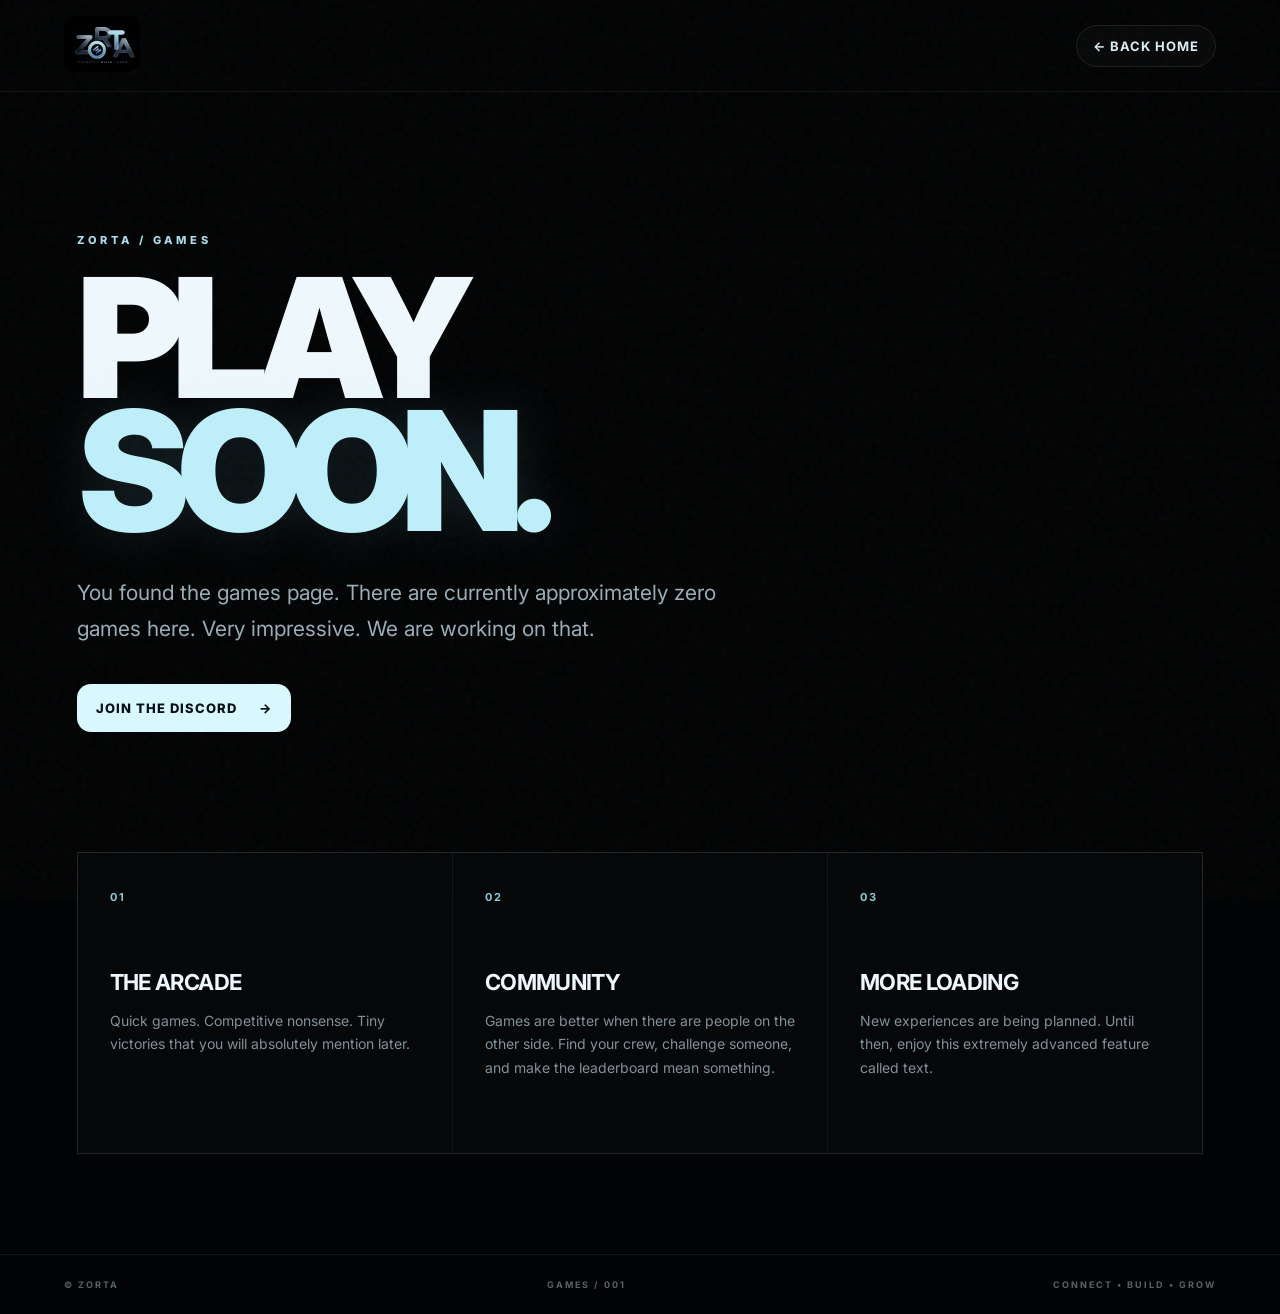
==== games.html @ e058da31 "for eli and miney" ====
<!doctype html><html lang="en"><head><meta charset="utf-8"><meta name="viewport" content="width=device-width,initial-scale=1"><meta name="theme-color" content="#020305"><title>Zorta — Games</title><link rel="stylesheet" href="styles.css"></head><body><div class="noise"></div><header class="nav"><a class="brand" href="index.html"><img src="assets/zorta-logo.jpg" alt="Zorta logo"></a><a class="nav-link" href="index.html">← Back home</a></header><main class="games-page"><section class="game-hero"><p class="eyebrow">ZORTA / GAMES</p><h1>PLAY<br><span>SOON.</span></h1><p class="lede">You found the games page. There are currently approximately zero games here. Very impressive. We are working on that.</p><a class="btn primary" href="https://discord.gg/yourinvite" target="_blank" rel="noopener">Join the Discord <span>→</span></a></section><section class="game-grid"><article><b>01</b><h2>THE ARCADE</h2><p>Quick games. Competitive nonsense. Tiny victories that you will absolutely mention later.</p></article><article><b>02</b><h2>COMMUNITY</h2><p>Games are better when there are people on the other side. Find your crew, challenge someone, and make the leaderboard mean something.</p></article><article><b>03</b><h2>MORE LOADING</h2><p>New experiences are being planned. Until then, enjoy this extremely advanced feature called text.</p></article></section></main><footer><span>© Zorta</span><span>GAMES / 001</span><span>CONNECT • BUILD • GROW</span></footer></body></html>
---- styles.css ----
@import url('https://fonts.googleapis.com/css2?family=Inter:wght@400;500;600;700;800;900&display=swap');
*{box-sizing:border-box}html{scroll-behavior:smooth}body{margin:0;background:#020304;color:#eef7fb;font-family:Inter,system-ui,sans-serif;min-height:100vh;overflow-x:hidden}.noise{position:fixed;inset:0;pointer-events:none;opacity:.045;background-image:url("data:image/svg+xml,%3Csvg viewBox='0 0 180 180' xmlns='http://www.w3.org/2000/svg'%3E%3Cfilter id='n'%3E%3CfeTurbulence type='fractalNoise' baseFrequency='.9' numOctaves='4' stitchTiles='stitch'/%3E%3C/filter%3E%3Crect width='100%25' height='100%25' filter='url(%23n)' opacity='.7'/%3E%3C/svg%3E")}.nav{height:92px;padding:18px clamp(20px,5vw,76px);display:flex;align-items:center;justify-content:space-between;position:relative;z-index:5;border-bottom:1px solid #ffffff10}.brand img{width:76px;height:56px;object-fit:cover;object-position:center;border-radius:12px;mix-blend-mode:screen}.nav-link{color:#dcecf2;text-decoration:none;font-size:13px;font-weight:700;letter-spacing:.08em;text-transform:uppercase;padding:12px 16px;border:1px solid #ffffff16;border-radius:999px;background:#ffffff06}.nav-link span{color:#a8efff}.hero,.games-page{position:relative;max-width:1320px;margin:auto;padding:clamp(70px,11vw,150px) clamp(20px,6vw,80px) 100px}.hero-copy{max-width:900px;position:relative;z-index:2}.eyebrow{font-size:11px;letter-spacing:.35em;font-weight:800;color:#a9dce8;margin:0 0 24px}.hero h1,.game-hero h1{font-size:clamp(68px,13vw,190px);line-height:.8;letter-spacing:-.075em;margin:0;font-weight:900}.hero h1 span,.game-hero h1 span{color:#bdeefa;text-shadow:0 0 50px #8de7ff22}.lede{max-width:650px;font-size:clamp(16px,2vw,21px);line-height:1.7;color:#9aaeb7;margin:38px 0}.actions{display:flex;flex-wrap:wrap;gap:12px}.btn{display:inline-flex;align-items:center;gap:22px;text-decoration:none;font-size:13px;font-weight:800;letter-spacing:.08em;text-transform:uppercase;padding:16px 19px;border-radius:14px;transition:.25s transform,.25s background,.25s border}.btn:hover{transform:translateY(-3px)}.primary{background:#d8f7ff;color:#071014}.primary:hover{background:#fff}.ghost{color:#dff7fd;border:1px solid #ffffff20;background:#ffffff06}.ghost:hover{background:#ffffff0d}.orb{position:absolute;border-radius:50%;filter:blur(90px);pointer-events:none}.orb-a{width:420px;height:420px;right:-160px;top:30px;background:#63dff01c}.orb-b{width:250px;height:250px;left:-140px;bottom:220px;background:#b9eefa10}.manifesto{display:grid;grid-template-columns:repeat(3,1fr);gap:1px;margin-top:140px;background:#ffffff12;border:1px solid #ffffff12}.manifesto>div,.game-grid article{background:#050708;padding:32px;min-height:270px}.manifesto span,.game-grid b{font-size:11px;letter-spacing:.2em;color:#8dc8d5}.manifesto h2,.game-grid h2{font-size:22px;line-height:1.1;letter-spacing:-.03em;margin:45px 0 14px}.manifesto p,.game-grid p{color:#82929a;line-height:1.7;font-size:14px;margin:0}.games-page{min-height:calc(100vh - 92px)}.game-hero{max-width:850px}.game-grid{display:grid;grid-template-columns:repeat(3,1fr);gap:1px;background:#ffffff12;border:1px solid #ffffff12;margin-top:120px}.game-grid article{min-height:300px}.game-grid h2{margin-top:65px}footer{border-top:1px solid #ffffff10;padding:24px clamp(20px,5vw,76px);display:flex;justify-content:space-between;gap:20px;color:#56646a;font-size:9px;font-weight:700;letter-spacing:.22em;text-transform:uppercase}@media(max-width:800px){.manifesto,.game-grid{grid-template-columns:1fr}.manifesto{margin-top:90px}.manifesto>div,.game-grid article{min-height:230px}.hero,.games-page{padding-top:80px}.game-grid{margin-top:80px}}@media(max-width:520px){.nav{height:76px}.brand img{width:64px;height:48px}.nav-link{font-size:10px;padding:10px 12px}.hero,.games-page{padding:65px 20px 70px}.hero h1,.game-hero h1{font-size:clamp(58px,19vw,100px)}.lede{font-size:15px;line-height:1.65;margin:30px 0}.btn{width:100%;justify-content:space-between}.manifesto{margin-top:70px}.manifesto>div,.game-grid article{padding:25px}.manifesto h2,.game-grid h2{margin-top:38px}footer{flex-direction:column;gap:8px;padding:20px}.footer span{display:block}}
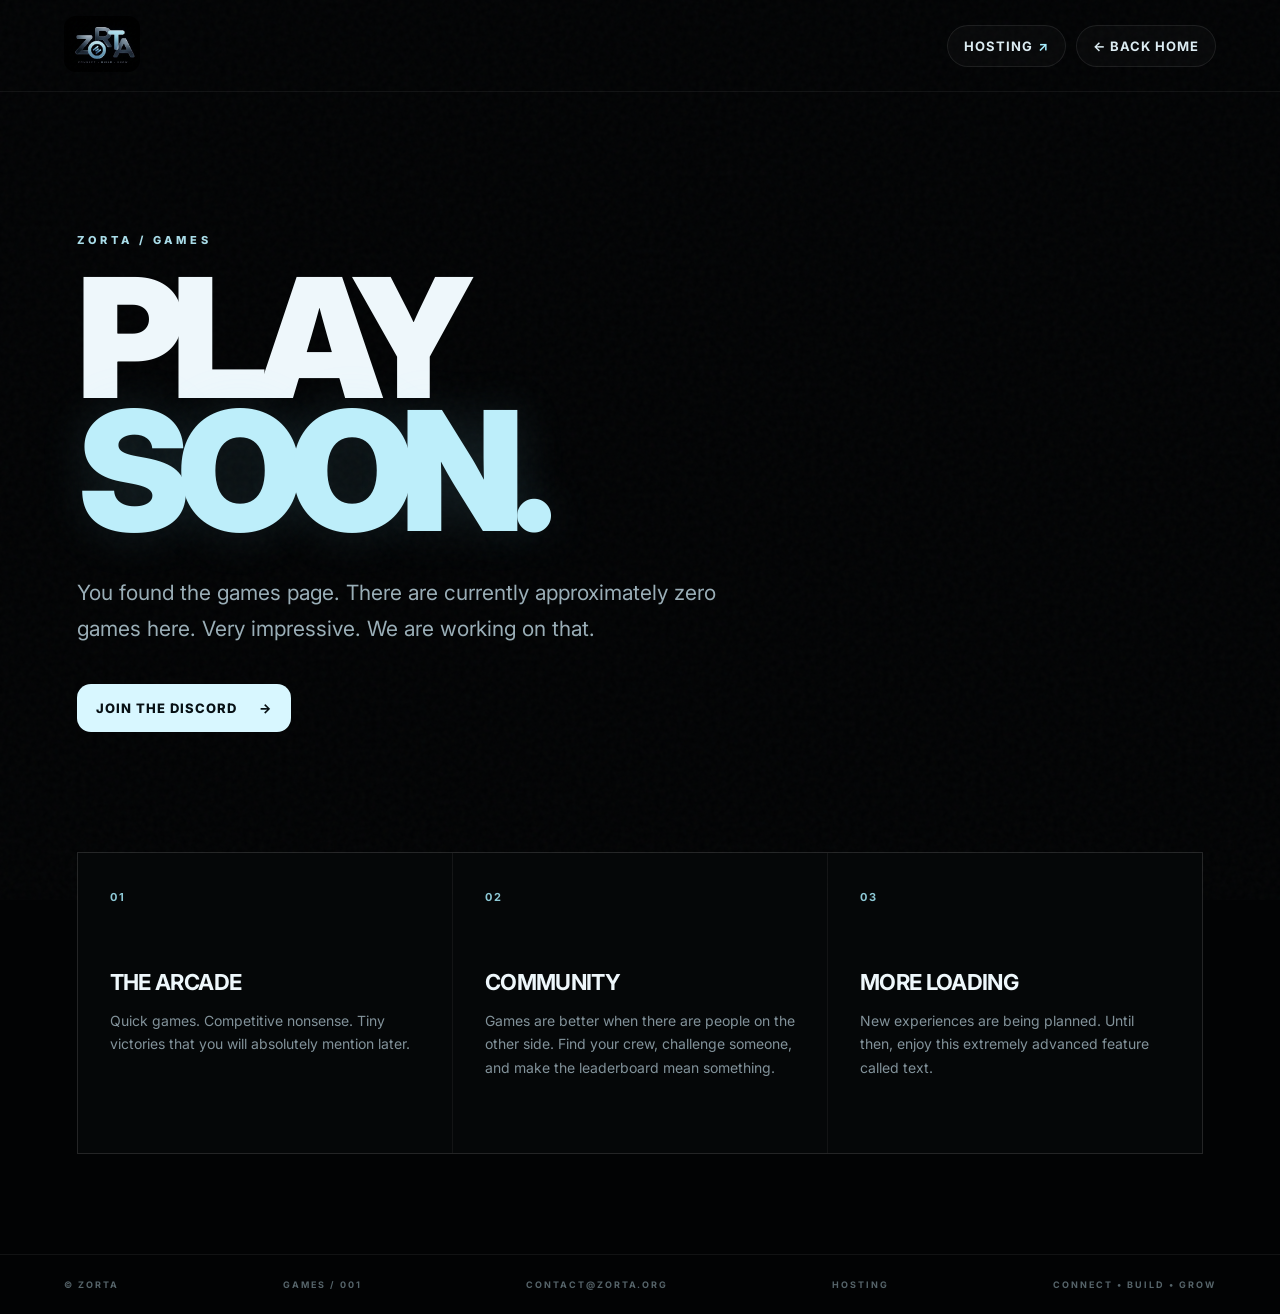
==== commit 5aa83c56: "Add Zorta Hosting landing pages Added a static Zorta Hosting section with plan pricing, FAQ, contact" ====
--- a/games.html
+++ b/games.html
@@ -1 +1 @@
-<!doctype html><html lang="en"><head><meta charset="utf-8"><meta name="viewport" content="width=device-width,initial-scale=1"><meta name="theme-color" content="#020305"><title>Zorta — Games</title><link rel="stylesheet" href="styles.css"></head><body><div class="noise"></div><header class="nav"><a class="brand" href="index.html"><img src="assets/zorta-logo.jpg" alt="Zorta logo"></a><a class="nav-link" href="index.html">← Back home</a></header><main class="games-page"><section class="game-hero"><p class="eyebrow">ZORTA / GAMES</p><h1>PLAY<br><span>SOON.</span></h1><p class="lede">You found the games page. There are currently approximately zero games here. Very impressive. We are working on that.</p><a class="btn primary" href="https://discord.gg/yourinvite" target="_blank" rel="noopener">Join the Discord <span>→</span></a></section><section class="game-grid"><article><b>01</b><h2>THE ARCADE</h2><p>Quick games. Competitive nonsense. Tiny victories that you will absolutely mention later.</p></article><article><b>02</b><h2>COMMUNITY</h2><p>Games are better when there are people on the other side. Find your crew, challenge someone, and make the leaderboard mean something.</p></article><article><b>03</b><h2>MORE LOADING</h2><p>New experiences are being planned. Until then, enjoy this extremely advanced feature called text.</p></article></section></main><footer><span>© Zorta</span><span>GAMES / 001</span><span>CONNECT • BUILD • GROW</span></footer></body></html>
+<!doctype html><html lang="en"><head><meta charset="utf-8"><meta name="viewport" content="width=device-width,initial-scale=1"><meta name="theme-color" content="#020305"><title>Zorta — Games</title><link rel="stylesheet" href="styles.css"></head><body><div class="noise"></div><header class="nav"><a class="brand" href="index.html"><img src="assets/zorta-logo.jpg" alt="Zorta logo"></a><nav class="nav-group"><a class="nav-link" href="hosting/">Hosting <span>↗</span></a><a class="nav-link" href="index.html">← Back home</a></nav></header><main class="games-page"><section class="game-hero"><p class="eyebrow">ZORTA / GAMES</p><h1>PLAY<br><span>SOON.</span></h1><p class="lede">You found the games page. There are currently approximately zero games here. Very impressive. We are working on that.</p><a class="btn primary" href="https://discord.gg/AH8KhvmRz3" target="_blank" rel="noopener">Join the Discord <span>→</span></a></section><section class="game-grid"><article><b>01</b><h2>THE ARCADE</h2><p>Quick games. Competitive nonsense. Tiny victories that you will absolutely mention later.</p></article><article><b>02</b><h2>COMMUNITY</h2><p>Games are better when there are people on the other side. Find your crew, challenge someone, and make the leaderboard mean something.</p></article><article><b>03</b><h2>MORE LOADING</h2><p>New experiences are being planned. Until then, enjoy this extremely advanced feature called text.</p></article></section></main><footer><span>© Zorta</span><span>GAMES / 001</span><a href="mailto:contact@zorta.org">contact@zorta.org</a><a href="hosting/">Hosting</a><span>CONNECT • BUILD • GROW</span></footer></body></html>
--- a/styles.css
+++ b/styles.css
@@ -1,2 +1,19 @@
 @import url('https://fonts.googleapis.com/css2?family=Inter:wght@400;500;600;700;800;900&display=swap');
 *{box-sizing:border-box}html{scroll-behavior:smooth}body{margin:0;background:#020304;color:#eef7fb;font-family:Inter,system-ui,sans-serif;min-height:100vh;overflow-x:hidden}.noise{position:fixed;inset:0;pointer-events:none;opacity:.045;background-image:url("data:image/svg+xml,%3Csvg viewBox='0 0 180 180' xmlns='http://www.w3.org/2000/svg'%3E%3Cfilter id='n'%3E%3CfeTurbulence type='fractalNoise' baseFrequency='.9' numOctaves='4' stitchTiles='stitch'/%3E%3C/filter%3E%3Crect width='100%25' height='100%25' filter='url(%23n)' opacity='.7'/%3E%3C/svg%3E")}.nav{height:92px;padding:18px clamp(20px,5vw,76px);display:flex;align-items:center;justify-content:space-between;position:relative;z-index:5;border-bottom:1px solid #ffffff10}.brand img{width:76px;height:56px;object-fit:cover;object-position:center;border-radius:12px;mix-blend-mode:screen}.nav-link{color:#dcecf2;text-decoration:none;font-size:13px;font-weight:700;letter-spacing:.08em;text-transform:uppercase;padding:12px 16px;border:1px solid #ffffff16;border-radius:999px;background:#ffffff06}.nav-link span{color:#a8efff}.hero,.games-page{position:relative;max-width:1320px;margin:auto;padding:clamp(70px,11vw,150px) clamp(20px,6vw,80px) 100px}.hero-copy{max-width:900px;position:relative;z-index:2}.eyebrow{font-size:11px;letter-spacing:.35em;font-weight:800;color:#a9dce8;margin:0 0 24px}.hero h1,.game-hero h1{font-size:clamp(68px,13vw,190px);line-height:.8;letter-spacing:-.075em;margin:0;font-weight:900}.hero h1 span,.game-hero h1 span{color:#bdeefa;text-shadow:0 0 50px #8de7ff22}.lede{max-width:650px;font-size:clamp(16px,2vw,21px);line-height:1.7;color:#9aaeb7;margin:38px 0}.actions{display:flex;flex-wrap:wrap;gap:12px}.btn{display:inline-flex;align-items:center;gap:22px;text-decoration:none;font-size:13px;font-weight:800;letter-spacing:.08em;text-transform:uppercase;padding:16px 19px;border-radius:14px;transition:.25s transform,.25s background,.25s border}.btn:hover{transform:translateY(-3px)}.primary{background:#d8f7ff;color:#071014}.primary:hover{background:#fff}.ghost{color:#dff7fd;border:1px solid #ffffff20;background:#ffffff06}.ghost:hover{background:#ffffff0d}.orb{position:absolute;border-radius:50%;filter:blur(90px);pointer-events:none}.orb-a{width:420px;height:420px;right:-160px;top:30px;background:#63dff01c}.orb-b{width:250px;height:250px;left:-140px;bottom:220px;background:#b9eefa10}.manifesto{display:grid;grid-template-columns:repeat(3,1fr);gap:1px;margin-top:140px;background:#ffffff12;border:1px solid #ffffff12}.manifesto>div,.game-grid article{background:#050708;padding:32px;min-height:270px}.manifesto span,.game-grid b{font-size:11px;letter-spacing:.2em;color:#8dc8d5}.manifesto h2,.game-grid h2{font-size:22px;line-height:1.1;letter-spacing:-.03em;margin:45px 0 14px}.manifesto p,.game-grid p{color:#82929a;line-height:1.7;font-size:14px;margin:0}.games-page{min-height:calc(100vh - 92px)}.game-hero{max-width:850px}.game-grid{display:grid;grid-template-columns:repeat(3,1fr);gap:1px;background:#ffffff12;border:1px solid #ffffff12;margin-top:120px}.game-grid article{min-height:300px}.game-grid h2{margin-top:65px}footer{border-top:1px solid #ffffff10;padding:24px clamp(20px,5vw,76px);display:flex;justify-content:space-between;gap:20px;color:#56646a;font-size:9px;font-weight:700;letter-spacing:.22em;text-transform:uppercase}@media(max-width:800px){.manifesto,.game-grid{grid-template-columns:1fr}.manifesto{margin-top:90px}.manifesto>div,.game-grid article{min-height:230px}.hero,.games-page{padding-top:80px}.game-grid{margin-top:80px}}@media(max-width:520px){.nav{height:76px}.brand img{width:64px;height:48px}.nav-link{font-size:10px;padding:10px 12px}.hero,.games-page{padding:65px 20px 70px}.hero h1,.game-hero h1{font-size:clamp(58px,19vw,100px)}.lede{font-size:15px;line-height:1.65;margin:30px 0}.btn{width:100%;justify-content:space-between}.manifesto{margin-top:70px}.manifesto>div,.game-grid article{padding:25px}.manifesto h2,.game-grid h2{margin-top:38px}footer{flex-direction:column;gap:8px;padding:20px}.footer span{display:block}}
+
+/* ---- Hosting note + nav group ---- */
+.nav-group{display:flex;align-items:center;gap:10px;flex-wrap:wrap;justify-content:flex-end}
+.host-note{position:relative;z-index:2;margin-top:90px;display:flex;align-items:center;justify-content:space-between;gap:32px;padding:30px clamp(22px,3.5vw,40px);border:1px solid #a8efff30;border-radius:20px;background:radial-gradient(ellipse at 90% 0%,#63dff01f,transparent 55%),linear-gradient(150deg,#0a1216,#050708)}
+.host-note-badge{display:inline-flex;align-items:center;gap:9px;font-size:11px;font-weight:800;letter-spacing:.18em;text-transform:uppercase;color:#a9dce8}
+.host-note-badge i{width:7px;height:7px;border-radius:50%;background:#58e3ad;box-shadow:0 0 11px #58e3ad}
+.host-note-title{margin:16px 0 8px;font-size:clamp(20px,2.8vw,30px);line-height:1.25;font-weight:800;letter-spacing:-.03em;color:#eef7fb}
+.host-note-title b{color:#bdeefa}
+.host-note-text{margin:0;max-width:640px;color:#9aaeb7;font-size:15px;line-height:1.65}
+.host-chips{display:flex;flex-wrap:wrap;gap:8px;margin:18px 0 0;padding:0;list-style:none}
+.host-chips li{padding:7px 12px;border:1px solid #ffffff1a;border-radius:99px;background:#ffffff06;color:#cfe6ee;font-size:12px;font-weight:600}
+.host-note-actions{display:flex;flex-direction:column;align-items:flex-start;gap:14px;flex:none}
+.host-note-link{color:#8dc8d5;font-size:12px;font-weight:700;letter-spacing:.08em;text-transform:uppercase;text-decoration:none}
+.host-note-link:hover{color:#fff}
+footer a{color:inherit;text-decoration:none}footer a:hover{color:#bdeefa}
+@media(max-width:800px){.host-note{flex-direction:column;align-items:flex-start;margin-top:60px}}
+@media(max-width:520px){.nav-group{gap:6px}.host-note{padding:24px 20px}.host-note-actions,.host-note-actions .btn{width:100%}}
